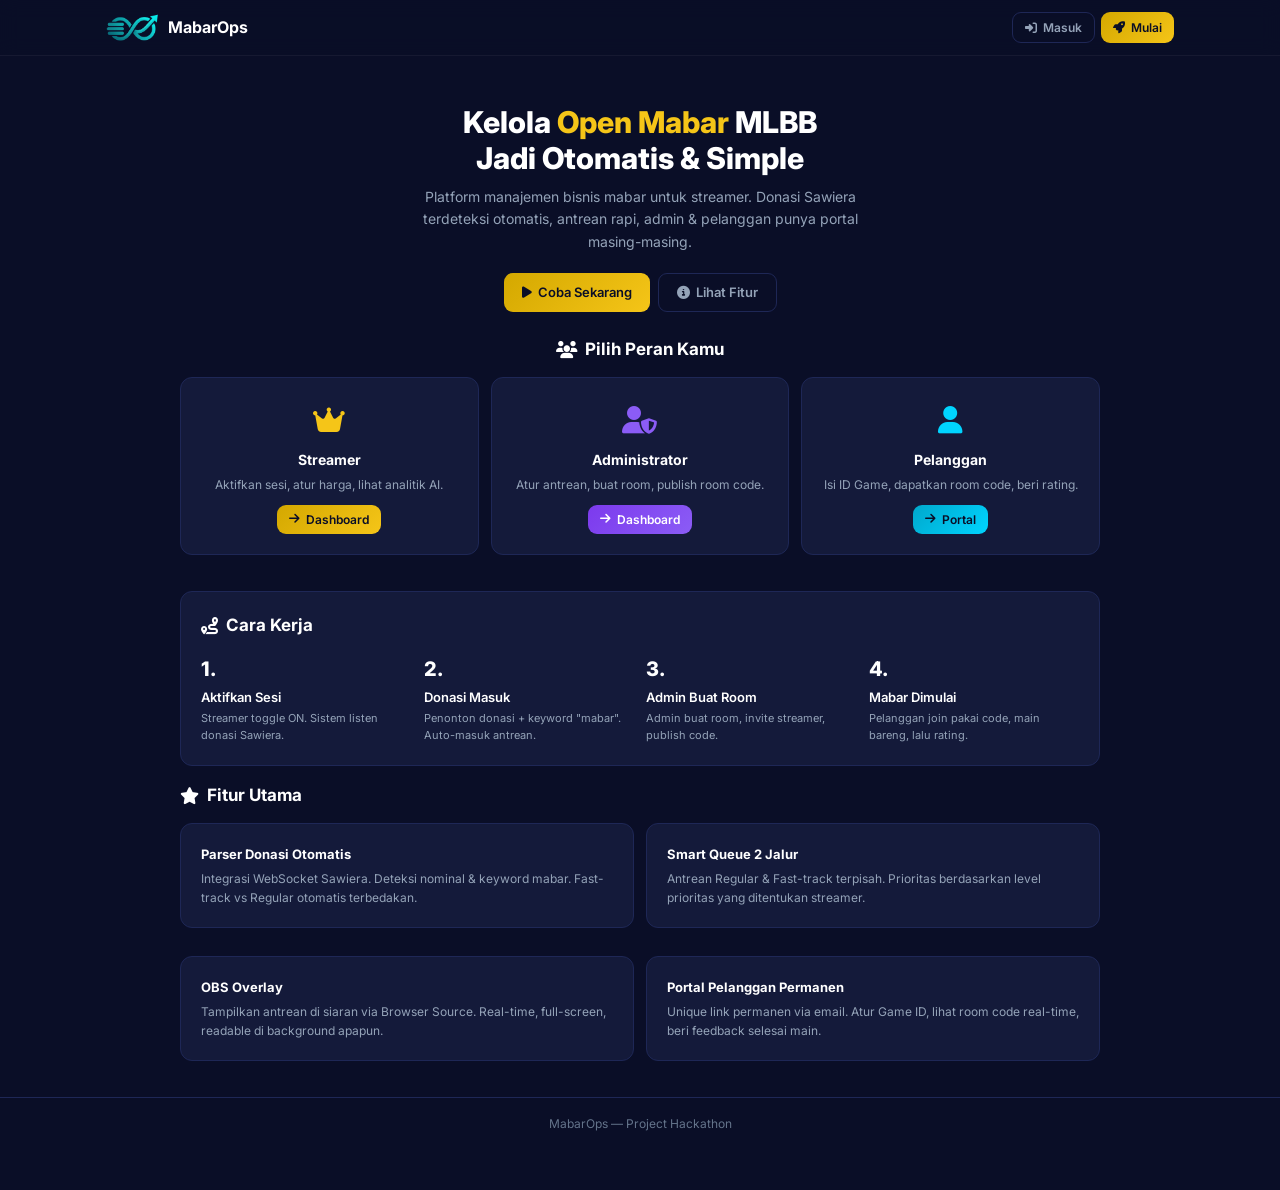
==== index.html @ 6ec783de "feat: initial MabarOps mockup" ====
<!DOCTYPE html>
<html lang="id">
<head>
  <meta charset="UTF-8"/>
  <meta name="viewport" content="width=device-width,initial-scale=1.0"/>
  <title>MabarOps - Manajemen Open Mabar MLBB</title>
  <link rel="stylesheet" href="css/style.css"/>
  <link rel="stylesheet" href="https://cdnjs.cloudflare.com/ajax/libs/font-awesome/6.5.1/css/all.min.css"/>
  <link href="https://fonts.googleapis.com/css2?family=Inter:wght@400;500;600;700;800&display=swap" rel="stylesheet"/>
</head>
<body>

<nav class="navbar">
  <div class="navbar-inner">
    <a href="#" style="display:flex;align-items:center;gap:8px;text-decoration:none;">
      <img src="images/logo.png" alt="MabarOps" style="height:30px;width:auto;" />
      <span style="font-weight:700;color:#fff;">MabarOps</span>
    </a>
    <div style="display:flex;gap:6px;">
      <a href="streamer-dashboard.html" class="btn btn-outline btn-sm"><i class="fa-solid fa-right-to-bracket"></i> Masuk</a>
      <a href="streamer-dashboard.html" class="btn btn-gold btn-sm"><i class="fa-solid fa-rocket"></i> Mulai</a>
    </div>
  </div>
</nav>

<div class="page">
  <div class="container">

    <div style="text-align:center;padding:32px 0 24px;">
      <h1 style="font-size:30px;font-weight:800;line-height:1.2;margin-bottom:10px;">
        Kelola <span style="color:var(--gold);">Open Mabar</span> MLBB<br/>Jadi Otomatis &amp; Simple
      </h1>
      <p style="color:var(--text2);font-size:14px;max-width:460px;margin:0 auto 20px;">
        Platform manajemen bisnis mabar untuk streamer. Donasi Sawiera terdeteksi otomatis,
        antrean rapi, admin &amp; pelanggan punya portal masing-masing.
      </p>
      <div style="display:flex;gap:8px;justify-content:center;flex-wrap:wrap;">
        <a href="streamer-dashboard.html" class="btn btn-gold"><i class="fa-solid fa-play"></i> Coba Sekarang</a>
        <a href="#fitur" class="btn btn-outline"><i class="fa-solid fa-circle-info"></i> Lihat Fitur</a>
      </div>
    </div>

    <div class="section-title" style="justify-content:center;"><i class="fa-solid fa-users"></i> Pilih Peran Kamu</div>
    <div class="grid-3" style="margin-bottom:20px;">
      <div class="card" style="text-align:center;">
        <div style="font-size:28px;margin-bottom:6px;color:var(--gold);"><i class="fa-solid fa-crown"></i></div>
        <h3 style="font-size:14px;font-weight:700;">Streamer</h3>
        <p style="font-size:12px;color:var(--text2);margin:4px 0 10px;">Aktifkan sesi, atur harga, lihat analitik AI.</p>
        <a href="streamer-dashboard.html" class="btn btn-gold btn-sm"><i class="fa-solid fa-arrow-right"></i> Dashboard</a>
      </div>
      <div class="card" style="text-align:center;">
        <div style="font-size:28px;margin-bottom:6px;color:var(--purple);"><i class="fa-solid fa-user-shield"></i></div>
        <h3 style="font-size:14px;font-weight:700;">Administrator</h3>
        <p style="font-size:12px;color:var(--text2);margin:4px 0 10px;">Atur antrean, buat room, publish room code.</p>
        <a href="admin-dashboard.html" class="btn btn-purple btn-sm"><i class="fa-solid fa-arrow-right"></i> Dashboard</a>
      </div>
      <div class="card" style="text-align:center;">
        <div style="font-size:28px;margin-bottom:6px;color:var(--cyan);"><i class="fa-solid fa-user"></i></div>
        <h3 style="font-size:14px;font-weight:700;">Pelanggan</h3>
        <p style="font-size:12px;color:var(--text2);margin:4px 0 10px;">Isi ID Game, dapatkan room code, beri rating.</p>
        <a href="customer-portal.html" class="btn btn-cyan btn-sm"><i class="fa-solid fa-arrow-right"></i> Portal</a>
      </div>
    </div>

    <div class="card">
      <div class="section-title"><i class="fa-solid fa-route"></i> Cara Kerja</div>
      <div class="grid-4">
        <div>
          <div style="font-size:20px;font-weight:800;color:var(--text);">1.</div>
          <div style="font-size:13px;font-weight:600;margin:2px 0;">Aktifkan Sesi</div>
          <p style="font-size:11px;color:var(--text2);">Streamer toggle ON. Sistem listen donasi Sawiera.</p>
        </div>
        <div>
          <div style="font-size:20px;font-weight:800;color:var(--text);">2.</div>
          <div style="font-size:13px;font-weight:600;margin:2px 0;">Donasi Masuk</div>
          <p style="font-size:11px;color:var(--text2);">Penonton donasi + keyword "mabar". Auto-masuk antrean.</p>
        </div>
        <div>
          <div style="font-size:20px;font-weight:800;color:var(--text);">3.</div>
          <div style="font-size:13px;font-weight:600;margin:2px 0;">Admin Buat Room</div>
          <p style="font-size:11px;color:var(--text2);">Admin buat room, invite streamer, publish code.</p>
        </div>
        <div>
          <div style="font-size:20px;font-weight:800;color:var(--text);">4.</div>
          <div style="font-size:13px;font-weight:600;margin:2px 0;">Mabar Dimulai</div>
          <p style="font-size:11px;color:var(--text2);">Pelanggan join pakai code, main bareng, lalu rating.</p>
        </div>
      </div>
    </div>

    <div class="section-title" id="fitur"><i class="fa-solid fa-star"></i> Fitur Utama</div>
    <div class="grid-2" style="margin-bottom:20px;">
      <div class="card">
        <div style="font-size:13px;font-weight:700;color:var(--text);">Parser Donasi Otomatis</div>
        <p style="font-size:12px;color:var(--text2);margin-top:4px;">Integrasi WebSocket Sawiera. Deteksi nominal &amp; keyword mabar. Fast-track vs Regular otomatis terbedakan.</p>
      </div>
      <div class="card">
        <div style="font-size:13px;font-weight:700;color:var(--text);">Smart Queue 2 Jalur</div>
        <p style="font-size:12px;color:var(--text2);margin-top:4px;">Antrean Regular &amp; Fast-track terpisah. Prioritas berdasarkan level prioritas yang ditentukan streamer.</p>
      </div>
      <div class="card">
        <div style="font-size:13px;font-weight:700;color:var(--text);">OBS Overlay</div>
        <p style="font-size:12px;color:var(--text2);margin-top:4px;">Tampilkan antrean di siaran via Browser Source. Real-time, full-screen, readable di background apapun.</p>
      </div>
      <div class="card">
        <div style="font-size:13px;font-weight:700;color:var(--text);">Portal Pelanggan Permanen</div>
        <p style="font-size:12px;color:var(--text2);margin-top:4px;">Unique link permanen via email. Atur Game ID, lihat room code real-time, beri feedback selesai main.</p>
      </div>

  </div>
</div>

<div class="footer">MabarOps — Project Hackathon</div>

<script src="js/app.js"></script>
</body>
</html>
---- css/style.css ----
:root {
  --bg: #0A0E27;
  --bg2: #0F1535;
  --card: #141A3A;
  --card-hover: #1A2145;
  --border: #1E2756;
  --gold: #F5C518;
  --gold-dim: #D4A800;
  --cyan: #00D4FF;
  --purple: #8B5CF6;
  --red: #EF4444;
  --green: #22C55E;
  --orange: #F97316;
  --text: #FFFFFF;
  --text2: #94A3B8;
  --text3: #64748B;
}

* { margin:0; padding:0; box-sizing:border-box; }

body {
  background: var(--bg);
  color: var(--text);
  font-family: 'Inter', -apple-system, sans-serif;
  line-height: 1.6;
}

.container { max-width: 960px; margin:0 auto; padding:0 20px; }
.container-wide { max-width: 1200px; margin:0 auto; padding:0 20px; }

.navbar {
  position:fixed; top:0; left:0; right:0; z-index:50;
  background: rgba(10,14,39,0.93);
  backdrop-filter: blur(10px);
  border-bottom: 1px solid rgba(255,255,255,0.05);
  height: 56px;
}
.navbar-inner {
  display:flex; align-items:center; justify-content:space-between;
  max-width:1100px; margin:0 auto; padding:0 16px; height:100%;
}

.page { padding-top: 72px; padding-bottom: 40px; }
.page-no-nav { padding-top: 24px; padding-bottom: 40px; }

.card {
  background: var(--card);
  border: 1px solid var(--border);
  border-radius: 12px;
  padding: 20px;
  margin-bottom: 16px;
}

.section-title {
  font-size: 17px; font-weight:700;
  margin-bottom: 14px;
  display:flex; align-items:center; gap:8px;
}
.section-sub {
  font-size: 13px; color:var(--text2);
  margin-bottom: 12px;
}

.btn {
  display:inline-flex; align-items:center; gap:6px;
  padding: 8px 18px; border-radius: 9px;
  font-size: 13px; font-weight:600;
  border: none; cursor: pointer;
  transition: all 0.15s; text-decoration:none;
}
.btn:active { transform: scale(0.97); }
.btn-gold { background: linear-gradient(135deg, var(--gold-dim), var(--gold)); color: var(--bg); }
.btn-cyan { background: linear-gradient(135deg, #00A8CC, var(--cyan)); color: var(--bg); }
.btn-purple { background: linear-gradient(135deg, #7C3AED, var(--purple)); color: #fff; }
.btn-outline { background: transparent; border:1px solid var(--border); color: var(--text2); }
.btn-outline:hover { background: rgba(255,255,255,0.04); }
.btn-sm { padding: 5px 12px; font-size: 12px; }
.btn-block { width:100%; justify-content:center; }
.btn-danger { background: var(--red); color: #fff; }

.toggle-group { display:flex; align-items:center; gap:10px; }
.toggle {
  position:relative; width:46px; height:24px; flex-shrink:0;
  cursor:pointer;
}
.toggle input { opacity:0; width:0; height:0; }
.toggle-slider {
  position:absolute; inset:0;
  background: rgba(255,255,255,0.12);
  border-radius:999px; transition:0.3s;
}
.toggle-slider::before {
  content:''; position:absolute;
  height:18px; width:18px; left:3px; bottom:3px;
  background:#fff; border-radius:50%; transition:0.3s;
}
.toggle input:checked + .toggle-slider {
  background: linear-gradient(135deg, var(--green), var(--cyan));
}
.toggle input:checked + .toggle-slider::before { transform: translateX(22px); }

.badge {
  display:inline-flex; align-items:center; gap:4px;
  padding:2px 8px; border-radius:999px;
  font-size: 11px; font-weight:600;
}
.badge-waiting { background:rgb(249 115 22 / 0.12); color:var(--orange); border:1px solid rgb(249 115 22 / 0.2); }
.badge-playing { background:rgb(0 212 255 / 0.12); color:var(--cyan); border:1px solid rgb(0 212 255 / 0.2); }
.badge-done { background:rgb(34 197 94 / 0.12); color:var(--green); border:1px solid rgb(34 197 94 / 0.2); }

.input {
  background: rgba(255,255,255,0.05);
  border: 1px solid var(--border);
  border-radius: 9px;
  padding: 9px 12px;
  color: var(--text);
  font-size: 14px;
  outline: none;
  width: 100%;
  transition:0.2s;
}
.input:focus { border-color:var(--cyan); box-shadow:0 0 0 2px rgb(0 212 255 / 0.1); }
.input::placeholder { color: var(--text3); }

.stat-row { display:grid; gap: 10px; }
.stat-row-3 { grid-template-columns: repeat(3, 1fr); }
.stat-row-4 { grid-template-columns: repeat(4, 1fr); }
.stat-box {
  background: var(--card);
  border: 1px solid var(--border);
  border-radius: 10px;
  padding: 14px;
  text-align: center;
}
.stat-val { font-size: 22px; font-weight: 800; }
.stat-lbl { font-size: 11px; color: var(--text3); margin-top: 2px; }

.queue-row {
  display:flex; align-items:center; gap:10px;
  padding: 10px 14px;
  background: rgba(10,14,39,0.4);
  border: 1px solid var(--border);
  border-radius: 9px;
  margin-bottom: 5px;
  cursor: default;
  transition: 0.15s;
}
.queue-row:hover { border-color: rgba(255,255,255,0.1); }
.queue-row.dragging { opacity: 0.5; }
.queue-row.drag-over { border-color: var(--cyan); background: rgb(0 212 255 / 0.05); }
.queue-pos {
  width: 30px; height: 30px; border-radius: 7px;
  display:flex; align-items:center; justify-content:center;
  font-size: 11px; font-weight:800; flex-shrink:0;
}
.queue-pos-ft { background: rgb(245 197 24 / 0.15); color: var(--gold); }
.queue-pos-rg { background: rgb(139 92 246 / 0.15); color: var(--purple); }
.queue-info { flex:1; min-width:0; }
.queue-name { font-size: 14px; font-weight:600; }
.queue-meta { font-size: 11px; color: var(--text3); display:flex; gap:6px; flex-wrap:wrap; }
.queue-actions { display:flex; gap:4px; flex-shrink:0; }

.move-buttons { display:flex; flex-direction:column; gap:2px; flex-shrink:0; }
.move-buttons .btn { padding:3px 5px; font-size:10px; min-width:26px; justify-content:center; }

.room-code-big {
  font-family: 'Courier New', monospace;
  font-size: 36px; font-weight:800;
  letter-spacing: 0.15em; text-align:center;
  background: linear-gradient(135deg, var(--gold), var(--cyan));
  -webkit-background-clip: text;
  -webkit-text-fill-color: transparent;
  background-clip: text;
  padding: 12px;
}

.stars { display:flex; gap:4px; }
.stars span {
  font-size: 26px; cursor:pointer;
  color: rgba(255,255,255,0.1);
  transition: 0.15s; user-select:none;
}
.stars span.on { color: var(--gold); }

.hr { height:1px; background:var(--border); margin:16px 0; }

.toast {
  position:fixed; top:12px; right:12px; z-index:999;
  padding: 10px 16px; border-radius:9px;
  background: var(--card); border:1px solid var(--border);
  box-shadow: 0 6px 20px rgb(0 0 0 / 0.5);
  font-size: 13px; color: #fff;
  animation: slideIn 0.25s ease-out;
  max-width: 320px;
}
.toast-success { border-left: 3px solid var(--green); }
.toast-warning { border-left: 3px solid var(--orange); }
.toast-danger { border-left: 3px solid var(--red); }

@keyframes slideIn {
  from { opacity:0; transform:translateY(-8px); }
  to { opacity:1; transform:translateY(0); }
}

::-webkit-scrollbar { width:4px; }
::-webkit-scrollbar-track { background:transparent; }
::-webkit-scrollbar-thumb { background:var(--border); border-radius:2px; }

.chart { display:flex; align-items:flex-end; gap:4px; height:120px; padding:0 4px; }
.chart-bar {
  flex:1; border-radius: 4px 4px 0 0;
  background: linear-gradient(180deg, var(--gold), var(--gold-dim));
  min-height: 4px; position:relative;
  transition: 0.3s;
}
.chart-bar.none { background: rgba(255,255,255,0.06); }
.chart-labels { display:flex; gap:4px; margin-top:6px; }
.chart-labels span { flex:1; text-align:center; font-size:9px; color:var(--text3); }

.grid-3 { display:grid; grid-template-columns: 1fr 1fr 1fr; gap:12px; }
.grid-4 { display:grid; grid-template-columns: 1fr 1fr 1fr 1fr; gap:12px; }
.grid-2 { display:grid; grid-template-columns: 1fr 1fr; gap:12px; }
.grid-auto { display:grid; grid-template-columns: 2fr 1fr; gap:10px; }
.grid-form-3 { display:grid; grid-template-columns: 1fr 1fr 1fr auto; gap:8px; }
.grid-form-2 { display:grid; grid-template-columns: 2fr 1fr; gap:10px; }

.footer {
  border-top: 1px solid var(--border);
  padding: 16px 0; text-align:center;
  font-size: 12px; color: var(--text3);
}

@media (max-width: 600px) {
  .stat-row-3, .stat-row-4 { grid-template-columns: repeat(2, 1fr); }
  .room-code-big { font-size: 28px; }

  .queue-row { flex-wrap: wrap; gap:4px; padding:6px 8px; align-items:stretch; }
  .queue-row .move-buttons { flex-direction:column; gap:1px; }
  .queue-row .move-buttons .btn { padding:2px 4px; font-size:8px; min-width:20px; }
  .queue-info { min-width:0; flex:1; }
  .queue-name { font-size:11px; }
  .queue-meta { font-size:9px; flex-direction:row; gap:3px; align-items:center; }
  .queue-meta span { white-space:nowrap; overflow:hidden; text-overflow:ellipsis; max-width:120px; }
  .queue-meta .btn { padding:0 3px; font-size:7px; }
  .badge { display:none; }
  .queue-actions { width:100%; justify-content:flex-end; margin-top:1px; padding-top:2px; border-top:1px solid rgba(255,255,255,0.04); }
  .queue-actions .btn { padding:3px 8px; font-size:10px; }

  .navbar-inner { padding: 0 12px; }
  .section-title { font-size: 15px; }

  .grid-3 { grid-template-columns: 1fr !important; }
  .grid-4 { grid-template-columns: 1fr 1fr !important; }
  .grid-2 { grid-template-columns: 1fr !important; }
  .grid-auto { grid-template-columns: 1fr !important; }
  .grid-form-3 { grid-template-columns: 1fr 1fr !important; }
}

@media (max-width: 400px) {
  .stat-row-3, .stat-row-4 { grid-template-columns: 1fr 1fr; }
  .btn { padding: 6px 12px; font-size: 12px; }
  .card { padding: 14px; }
  .grid-form-3 { grid-template-columns: 1fr !important; }
}
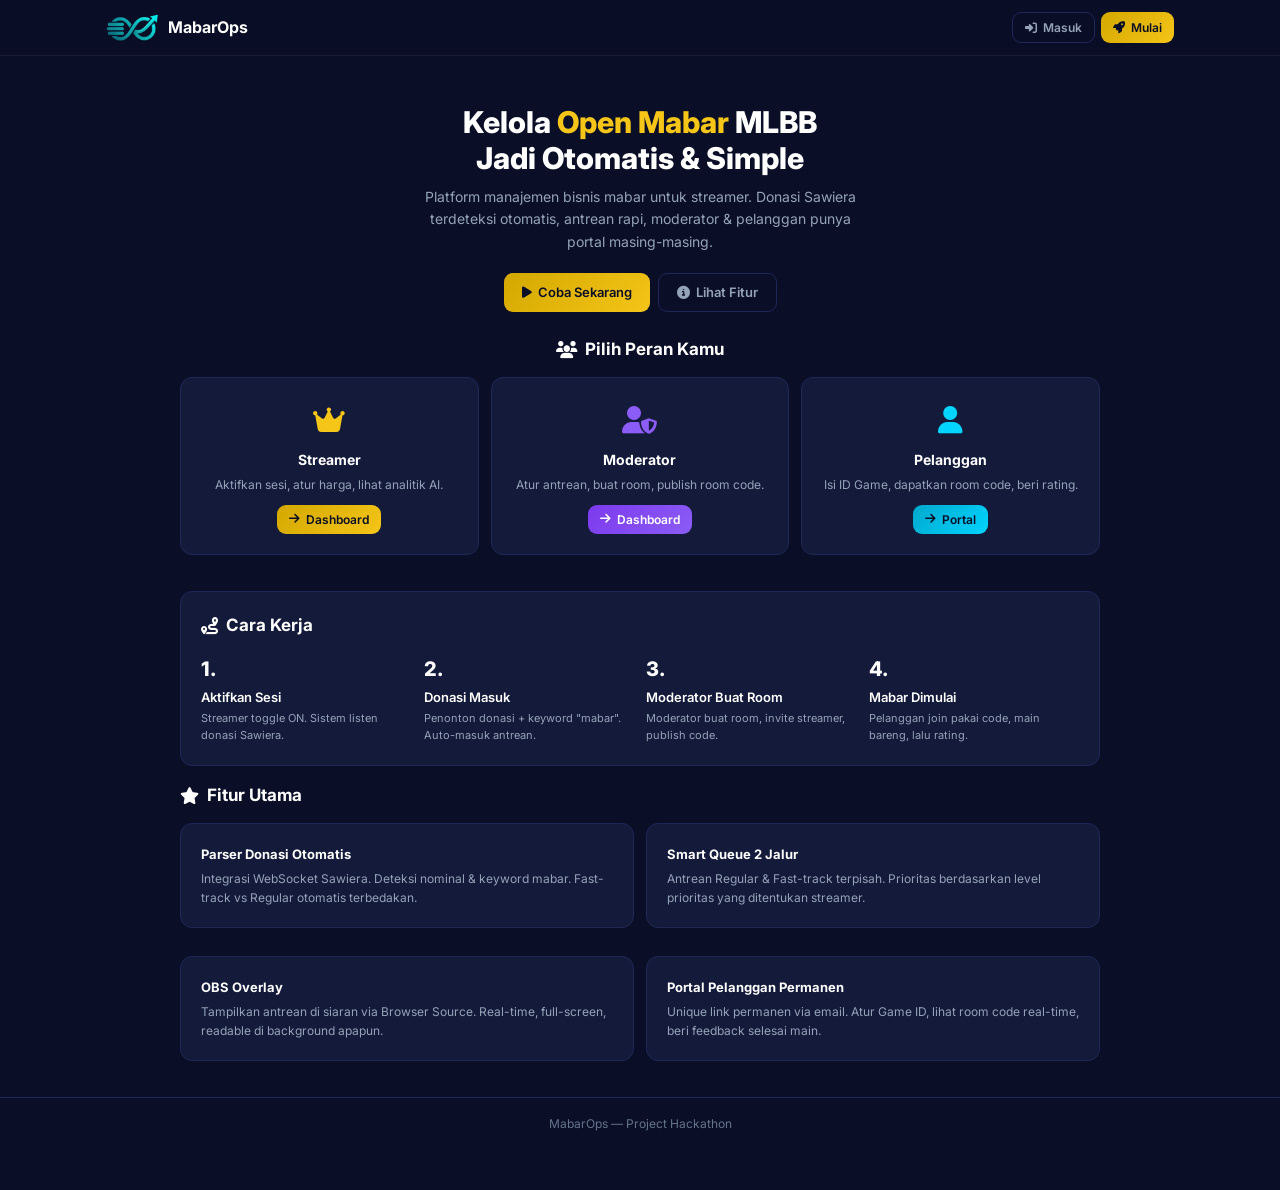
==== commit 5ee2f8f5: "refactor: rename admin -> moderator across all pages" ====
--- a/index.html
+++ b/index.html
@@ -32,7 +32,7 @@
       </h1>
       <p style="color:var(--text2);font-size:14px;max-width:460px;margin:0 auto 20px;">
         Platform manajemen bisnis mabar untuk streamer. Donasi Sawiera terdeteksi otomatis,
-        antrean rapi, admin &amp; pelanggan punya portal masing-masing.
+        antrean rapi, moderator &amp; pelanggan punya portal masing-masing.
       </p>
       <div style="display:flex;gap:8px;justify-content:center;flex-wrap:wrap;">
         <a href="streamer-dashboard.html" class="btn btn-gold"><i class="fa-solid fa-play"></i> Coba Sekarang</a>
@@ -50,9 +50,9 @@
       </div>
       <div class="card" style="text-align:center;">
         <div style="font-size:28px;margin-bottom:6px;color:var(--purple);"><i class="fa-solid fa-user-shield"></i></div>
-        <h3 style="font-size:14px;font-weight:700;">Administrator</h3>
+        <h3 style="font-size:14px;font-weight:700;">Moderator</h3>
         <p style="font-size:12px;color:var(--text2);margin:4px 0 10px;">Atur antrean, buat room, publish room code.</p>
-        <a href="admin-dashboard.html" class="btn btn-purple btn-sm"><i class="fa-solid fa-arrow-right"></i> Dashboard</a>
+        <a href="moderator-dashboard.html" class="btn btn-purple btn-sm"><i class="fa-solid fa-arrow-right"></i> Dashboard</a>
       </div>
       <div class="card" style="text-align:center;">
         <div style="font-size:28px;margin-bottom:6px;color:var(--cyan);"><i class="fa-solid fa-user"></i></div>
@@ -77,8 +77,8 @@
         </div>
         <div>
           <div style="font-size:20px;font-weight:800;color:var(--text);">3.</div>
-          <div style="font-size:13px;font-weight:600;margin:2px 0;">Admin Buat Room</div>
-          <p style="font-size:11px;color:var(--text2);">Admin buat room, invite streamer, publish code.</p>
+          <div style="font-size:13px;font-weight:600;margin:2px 0;">Moderator Buat Room</div>
+          <p style="font-size:11px;color:var(--text2);">Moderator buat room, invite streamer, publish code.</p>
         </div>
         <div>
           <div style="font-size:20px;font-weight:800;color:var(--text);">4.</div>
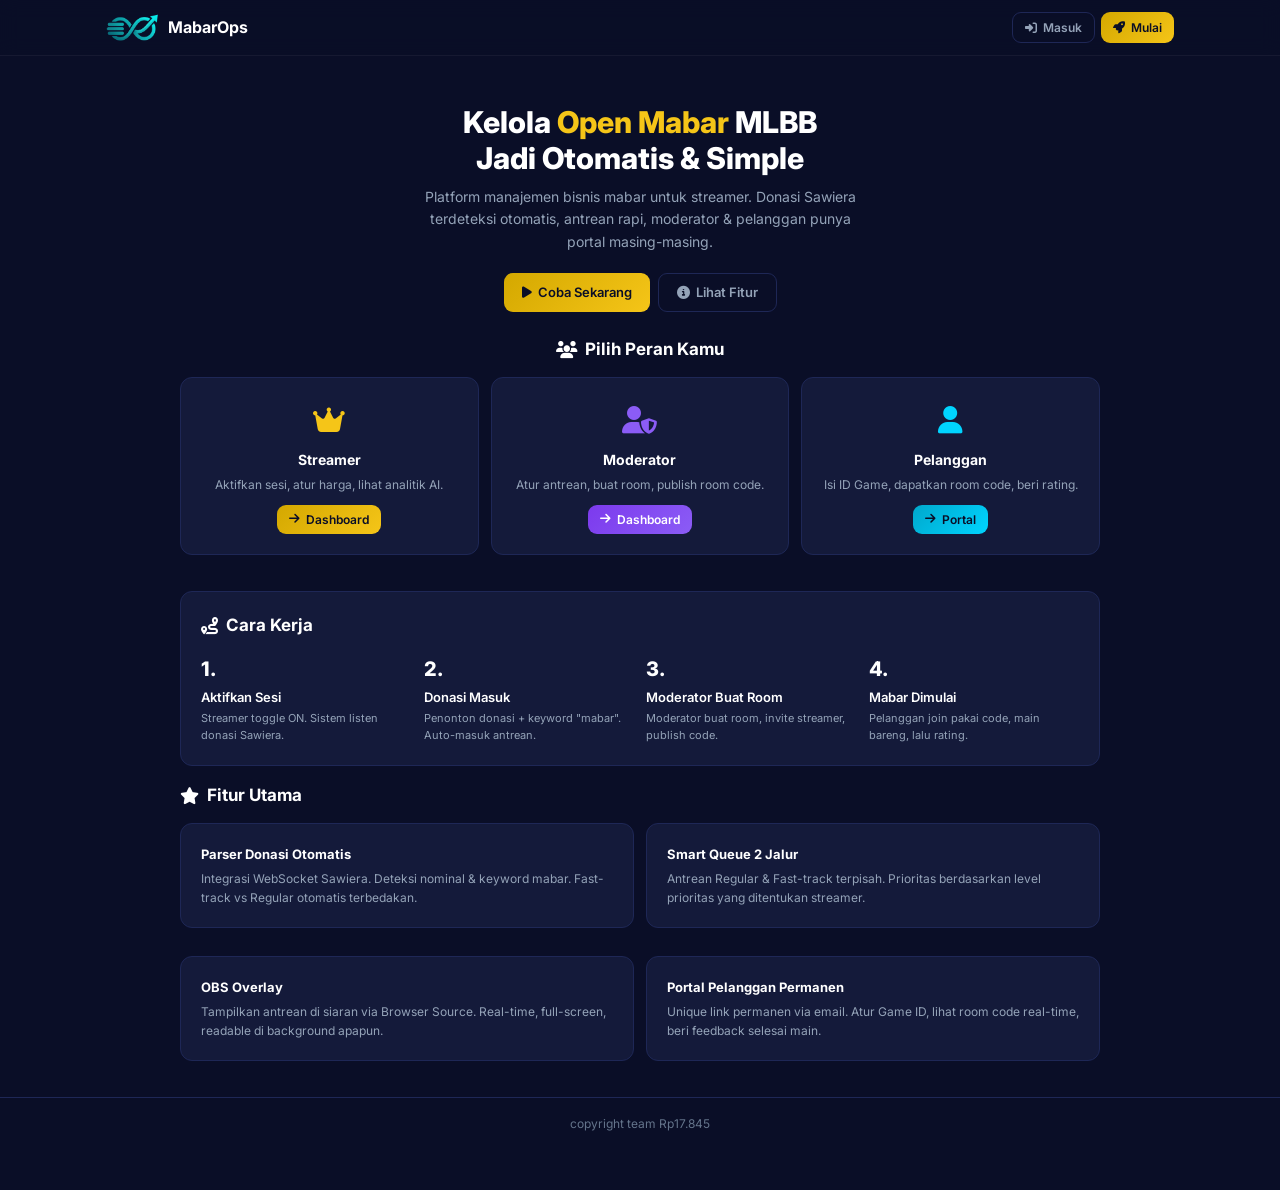
==== commit d147f3bb: "fix: update footer text to standardize copyright notice across all pages" ====
--- a/index.html
+++ b/index.html
@@ -110,7 +110,7 @@
   </div>
 </div>
 
-<div class="footer">MabarOps — Project Hackathon</div>
+<div class="footer">copyright team Rp17.845</div>
 
 <script src="js/app.js"></script>
 </body>
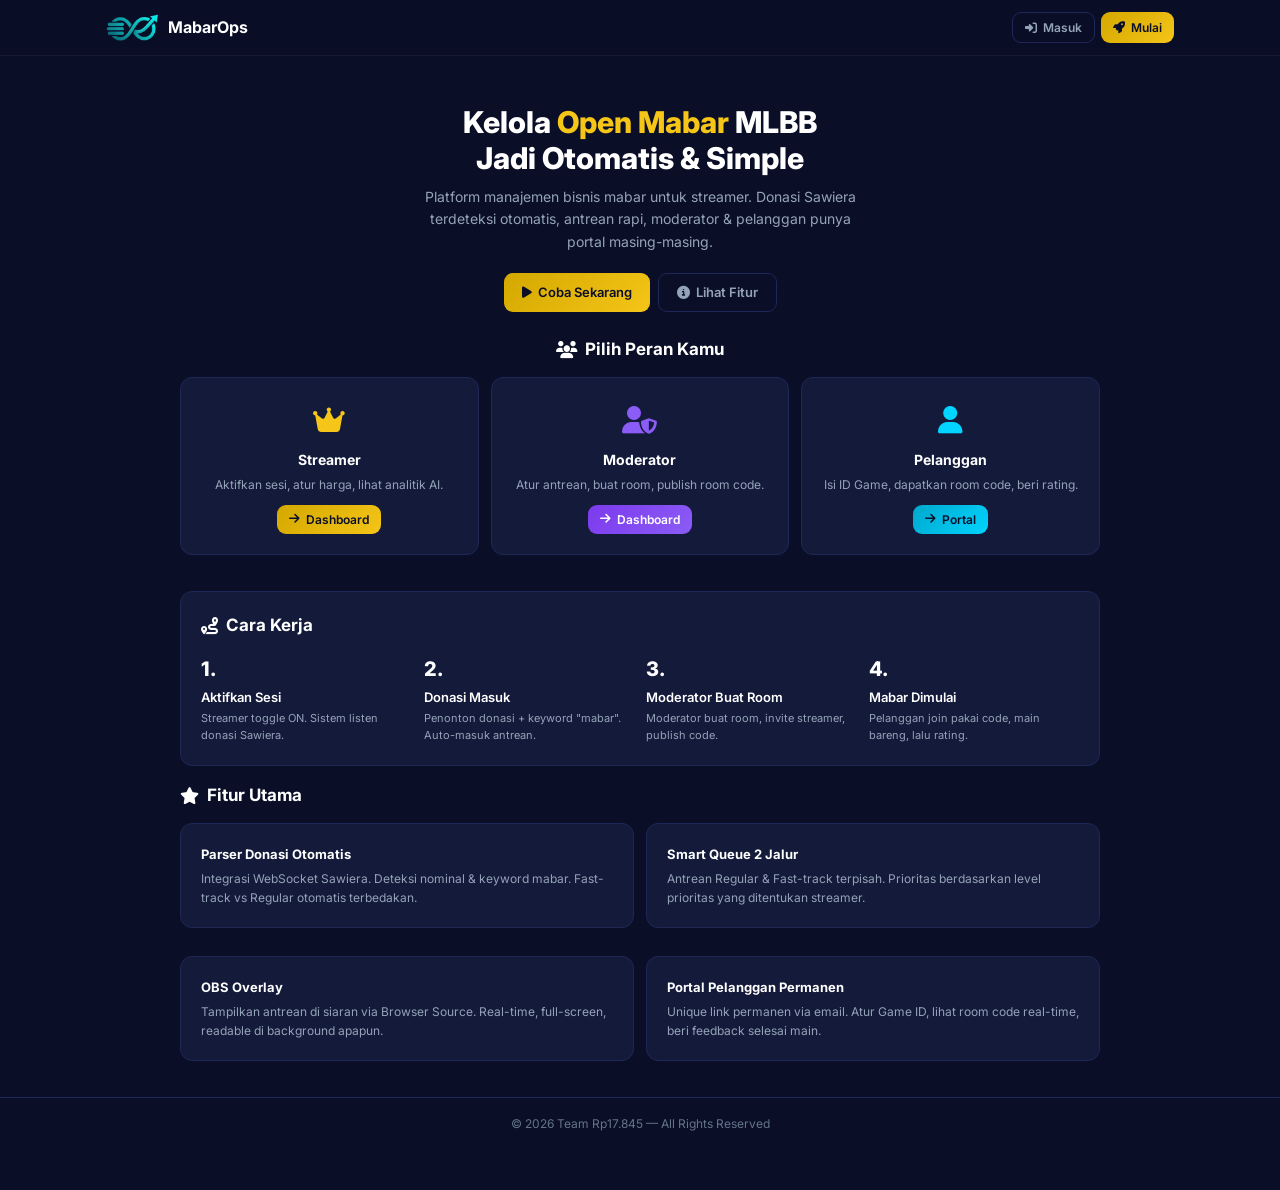
==== commit b18f8176: "fix: standardize copyright notice in footer across all pages" ====
--- a/index.html
+++ b/index.html
@@ -110,7 +110,7 @@
   </div>
 </div>
 
-<div class="footer">copyright team Rp17.845</div>
+<div class="footer">© 2026 Team Rp17.845 — All Rights Reserved</div>
 
 <script src="js/app.js"></script>
 </body>
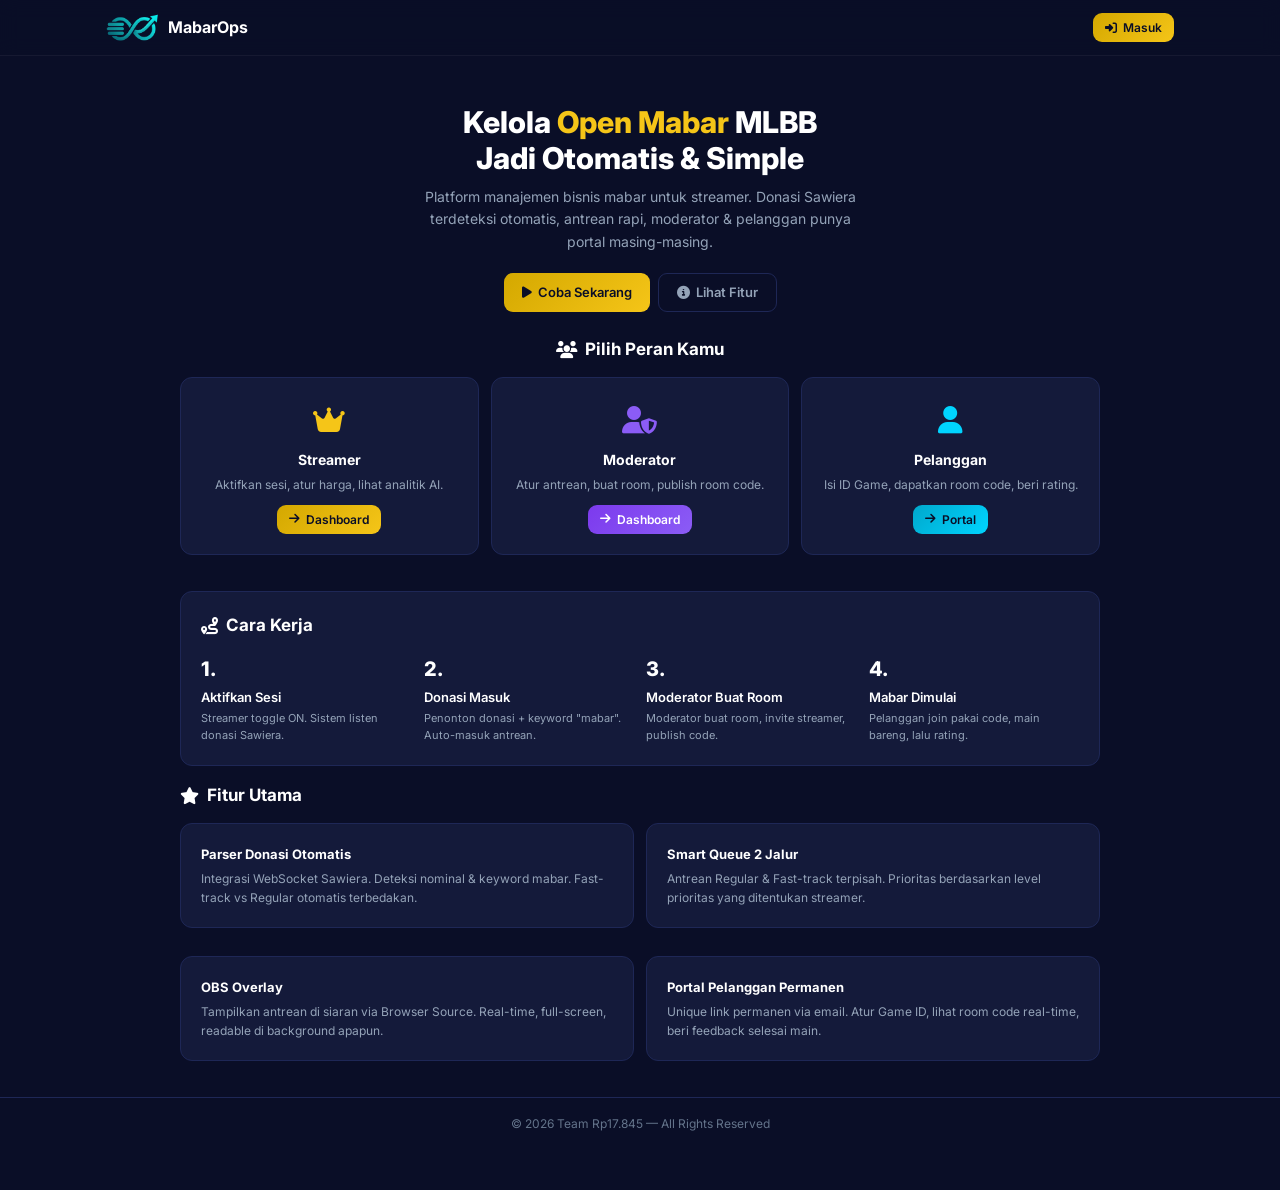
==== commit 9a9e0f03: "fix: update navigation links to direct to login page instead of dashboard" ====
--- a/index.html
+++ b/index.html
@@ -17,8 +17,7 @@
       <span style="font-weight:700;color:#fff;">MabarOps</span>
     </a>
     <div style="display:flex;gap:6px;">
-      <a href="streamer-dashboard.html" class="btn btn-outline btn-sm"><i class="fa-solid fa-right-to-bracket"></i> Masuk</a>
-      <a href="streamer-dashboard.html" class="btn btn-gold btn-sm"><i class="fa-solid fa-rocket"></i> Mulai</a>
+      <a href="login.html" class="btn btn-gold btn-sm"><i class="fa-solid fa-right-to-bracket"></i> Masuk</a>
     </div>
   </div>
 </nav>
@@ -46,13 +45,13 @@
         <div style="font-size:28px;margin-bottom:6px;color:var(--gold);"><i class="fa-solid fa-crown"></i></div>
         <h3 style="font-size:14px;font-weight:700;">Streamer</h3>
         <p style="font-size:12px;color:var(--text2);margin:4px 0 10px;">Aktifkan sesi, atur harga, lihat analitik AI.</p>
-        <a href="streamer-dashboard.html" class="btn btn-gold btn-sm"><i class="fa-solid fa-arrow-right"></i> Dashboard</a>
+        <a href="login.html" class="btn btn-gold btn-sm"><i class="fa-solid fa-arrow-right"></i> Dashboard</a>
       </div>
       <div class="card" style="text-align:center;">
         <div style="font-size:28px;margin-bottom:6px;color:var(--purple);"><i class="fa-solid fa-user-shield"></i></div>
         <h3 style="font-size:14px;font-weight:700;">Moderator</h3>
         <p style="font-size:12px;color:var(--text2);margin:4px 0 10px;">Atur antrean, buat room, publish room code.</p>
-        <a href="moderator-dashboard.html" class="btn btn-purple btn-sm"><i class="fa-solid fa-arrow-right"></i> Dashboard</a>
+        <a href="login.html" class="btn btn-purple btn-sm"><i class="fa-solid fa-arrow-right"></i> Dashboard</a>
       </div>
       <div class="card" style="text-align:center;">
         <div style="font-size:28px;margin-bottom:6px;color:var(--cyan);"><i class="fa-solid fa-user"></i></div>
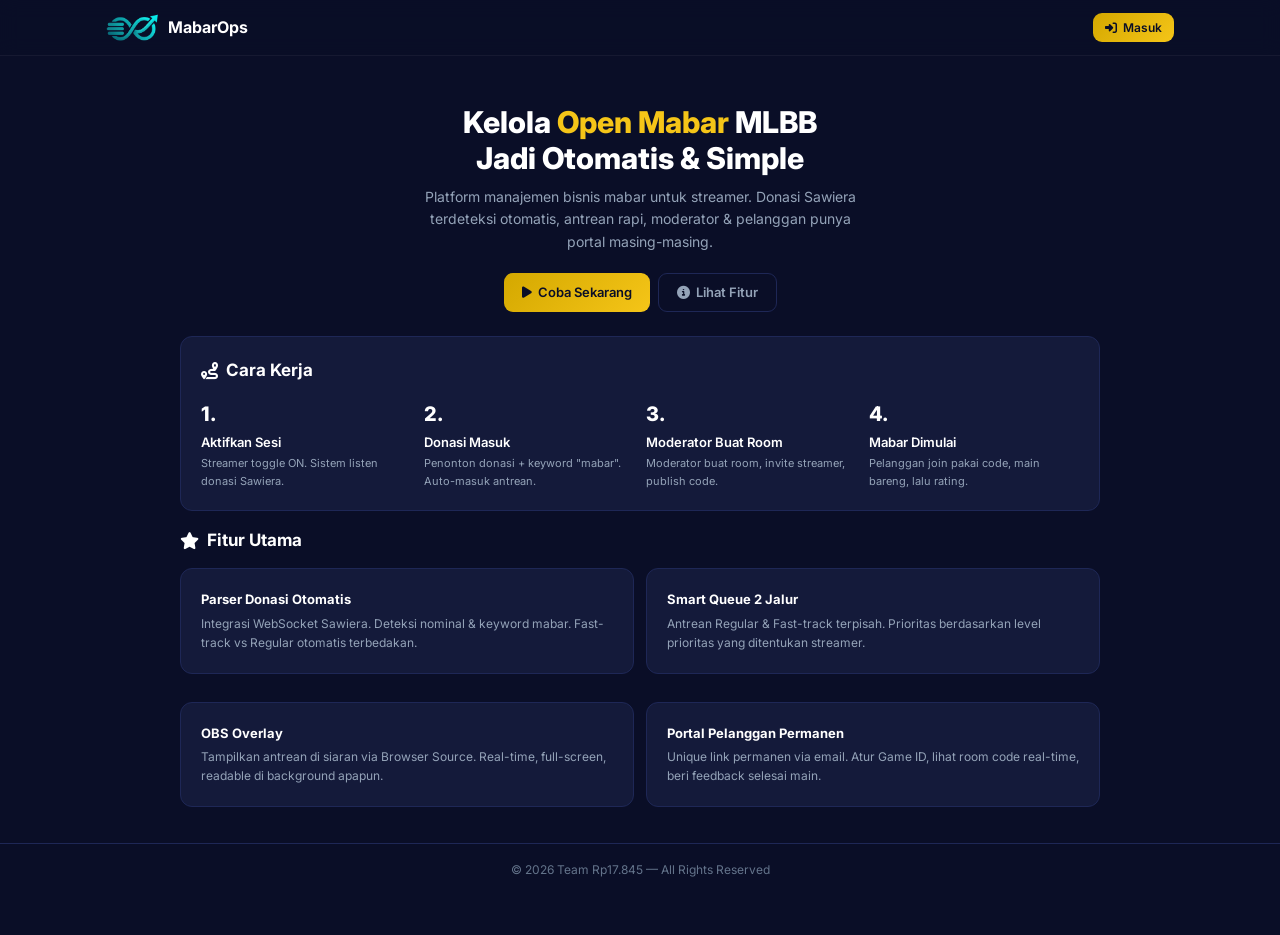
==== commit ec4696cd: "refactor: comment out unused section for role selection in index.html" ====
--- a/index.html
+++ b/index.html
@@ -39,7 +39,7 @@
       </div>
     </div>
 
-    <div class="section-title" style="justify-content:center;"><i class="fa-solid fa-users"></i> Pilih Peran Kamu</div>
+    <!-- <div class="section-title" style="justify-content:center;"><i class="fa-solid fa-users"></i> Pilih Peran Kamu</div>
     <div class="grid-3" style="margin-bottom:20px;">
       <div class="card" style="text-align:center;">
         <div style="font-size:28px;margin-bottom:6px;color:var(--gold);"><i class="fa-solid fa-crown"></i></div>
@@ -59,7 +59,7 @@
         <p style="font-size:12px;color:var(--text2);margin:4px 0 10px;">Isi ID Game, dapatkan room code, beri rating.</p>
         <a href="customer-portal.html" class="btn btn-cyan btn-sm"><i class="fa-solid fa-arrow-right"></i> Portal</a>
       </div>
-    </div>
+    </div> -->
 
     <div class="card">
       <div class="section-title"><i class="fa-solid fa-route"></i> Cara Kerja</div>
--- a/css/style.css
+++ b/css/style.css
@@ -225,6 +225,32 @@
 .grid-form-3 { display:grid; grid-template-columns: 1fr 1fr 1fr auto; gap:8px; }
 .grid-form-2 { display:grid; grid-template-columns: 2fr 1fr; gap:10px; }
 
+.modal-overlay {
+  display:flex; align-items:center; justify-content:center;
+  position:fixed; inset:0; z-index:100;
+  background:rgba(5,7,20,0.85);
+  backdrop-filter:blur(4px);
+  animation:fadeIn 0.15s ease-out;
+}
+.modal-content {
+  background:var(--card);
+  border:1px solid var(--border);
+  border-radius:16px;
+  padding:24px;
+  width:90%;
+  max-width:420px;
+  animation:slideUp 0.2s ease-out;
+}
+
+@keyframes fadeIn {
+  from { opacity:0; }
+  to { opacity:1; }
+}
+@keyframes slideUp {
+  from { opacity:0; transform:translateY(16px); }
+  to { opacity:1; transform:translateY(0); }
+}
+
 .footer {
   border-top: 1px solid var(--border);
   padding: 16px 0; text-align:center;
